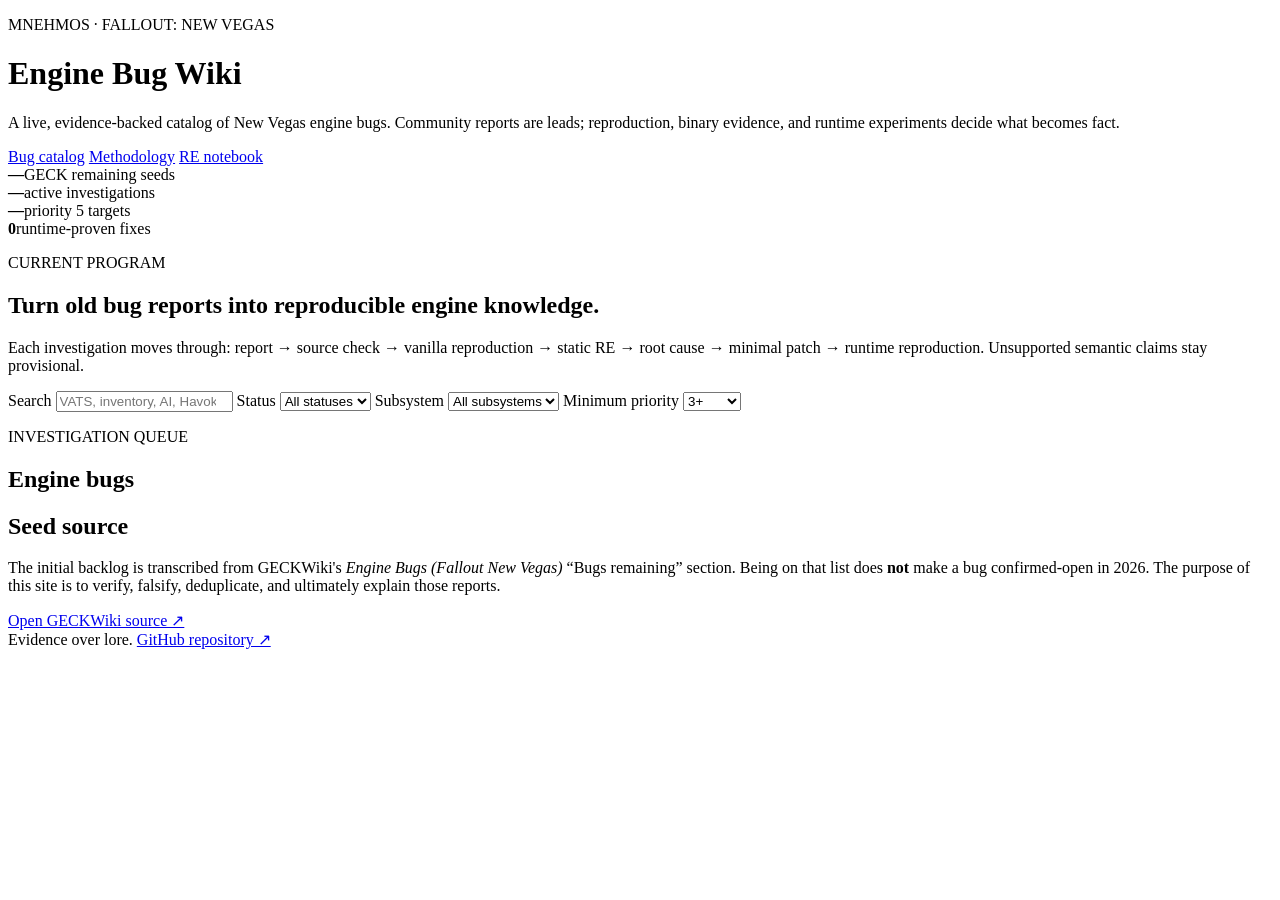
==== docs/index.html @ 97e005d8 "feat(wiki): add engine bug research homepage" ====
<!doctype html>
<html lang="en">
<head>
  <meta charset="utf-8">
  <meta name="viewport" content="width=device-width,initial-scale=1">
  <meta name="description" content="Evidence-backed Fallout: New Vegas engine bug research and reverse-engineering wiki.">
  <title>FNV Engine Bug Wiki</title>
  <link rel="stylesheet" href="wiki.css">
</head>
<body>
  <header class="site-header">
    <div>
      <p class="eyebrow">MNEHMOS · FALLOUT: NEW VEGAS</p>
      <h1>Engine Bug Wiki</h1>
      <p class="lede">A live, evidence-backed catalog of New Vegas engine bugs. Community reports are leads; reproduction, binary evidence, and runtime experiments decide what becomes fact.</p>
    </div>
    <nav>
      <a class="active" href="index.html">Bug catalog</a>
      <a href="methodology.html">Methodology</a>
      <a href="../research/re/hypotheses/H1-encounter-spawn-resolution.md">RE notebook</a>
    </nav>
  </header>

  <main>
    <section class="stats" aria-label="catalog statistics">
      <div class="stat"><strong id="total-count">—</strong><span>GECK remaining seeds</span></div>
      <div class="stat"><strong id="active-count">—</strong><span>active investigations</span></div>
      <div class="stat"><strong id="high-count">—</strong><span>priority 5 targets</span></div>
      <div class="stat"><strong>0</strong><span>runtime-proven fixes</span></div>
    </section>

    <section class="callout">
      <div>
        <p class="eyebrow">CURRENT PROGRAM</p>
        <h2>Turn old bug reports into reproducible engine knowledge.</h2>
      </div>
      <p>Each investigation moves through: report → source check → vanilla reproduction → static RE → root cause → minimal patch → runtime reproduction. Unsupported semantic claims stay provisional.</p>
    </section>

    <section class="controls" aria-label="filters">
      <label>
        <span>Search</span>
        <input id="search" type="search" placeholder="VATS, inventory, AI, Havok…">
      </label>
      <label>
        <span>Status</span>
        <select id="status-filter"><option value="all">All statuses</option></select>
      </label>
      <label>
        <span>Subsystem</span>
        <select id="system-filter"><option value="all">All subsystems</option></select>
      </label>
      <label>
        <span>Minimum priority</span>
        <select id="priority-filter">
          <option value="1">1+</option><option value="2">2+</option><option value="3" selected>3+</option><option value="4">4+</option><option value="5">5 only</option>
        </select>
      </label>
    </section>

    <section class="section-heading">
      <div><p class="eyebrow">INVESTIGATION QUEUE</p><h2>Engine bugs</h2></div>
      <p id="visible-count"></p>
    </section>
    <div id="bug-grid" class="bug-grid" aria-live="polite"></div>

    <section class="source-note">
      <h2>Seed source</h2>
      <p>The initial backlog is transcribed from GECKWiki's <em>Engine Bugs (Fallout New Vegas)</em> “Bugs remaining” section. Being on that list does <strong>not</strong> make a bug confirmed-open in 2026. The purpose of this site is to verify, falsify, deduplicate, and ultimately explain those reports.</p>
      <a href="https://geckwiki.com/index.php?title=Engine_Bugs_%28Fallout_New_Vegas%29">Open GECKWiki source ↗</a>
    </section>
  </main>

  <footer>
    <span>Evidence over lore.</span>
    <a href="https://github.com/Mnehmos/fallout-new-vegas-modding">GitHub repository ↗</a>
  </footer>
  <script src="wiki.js"></script>
</body>
</html>
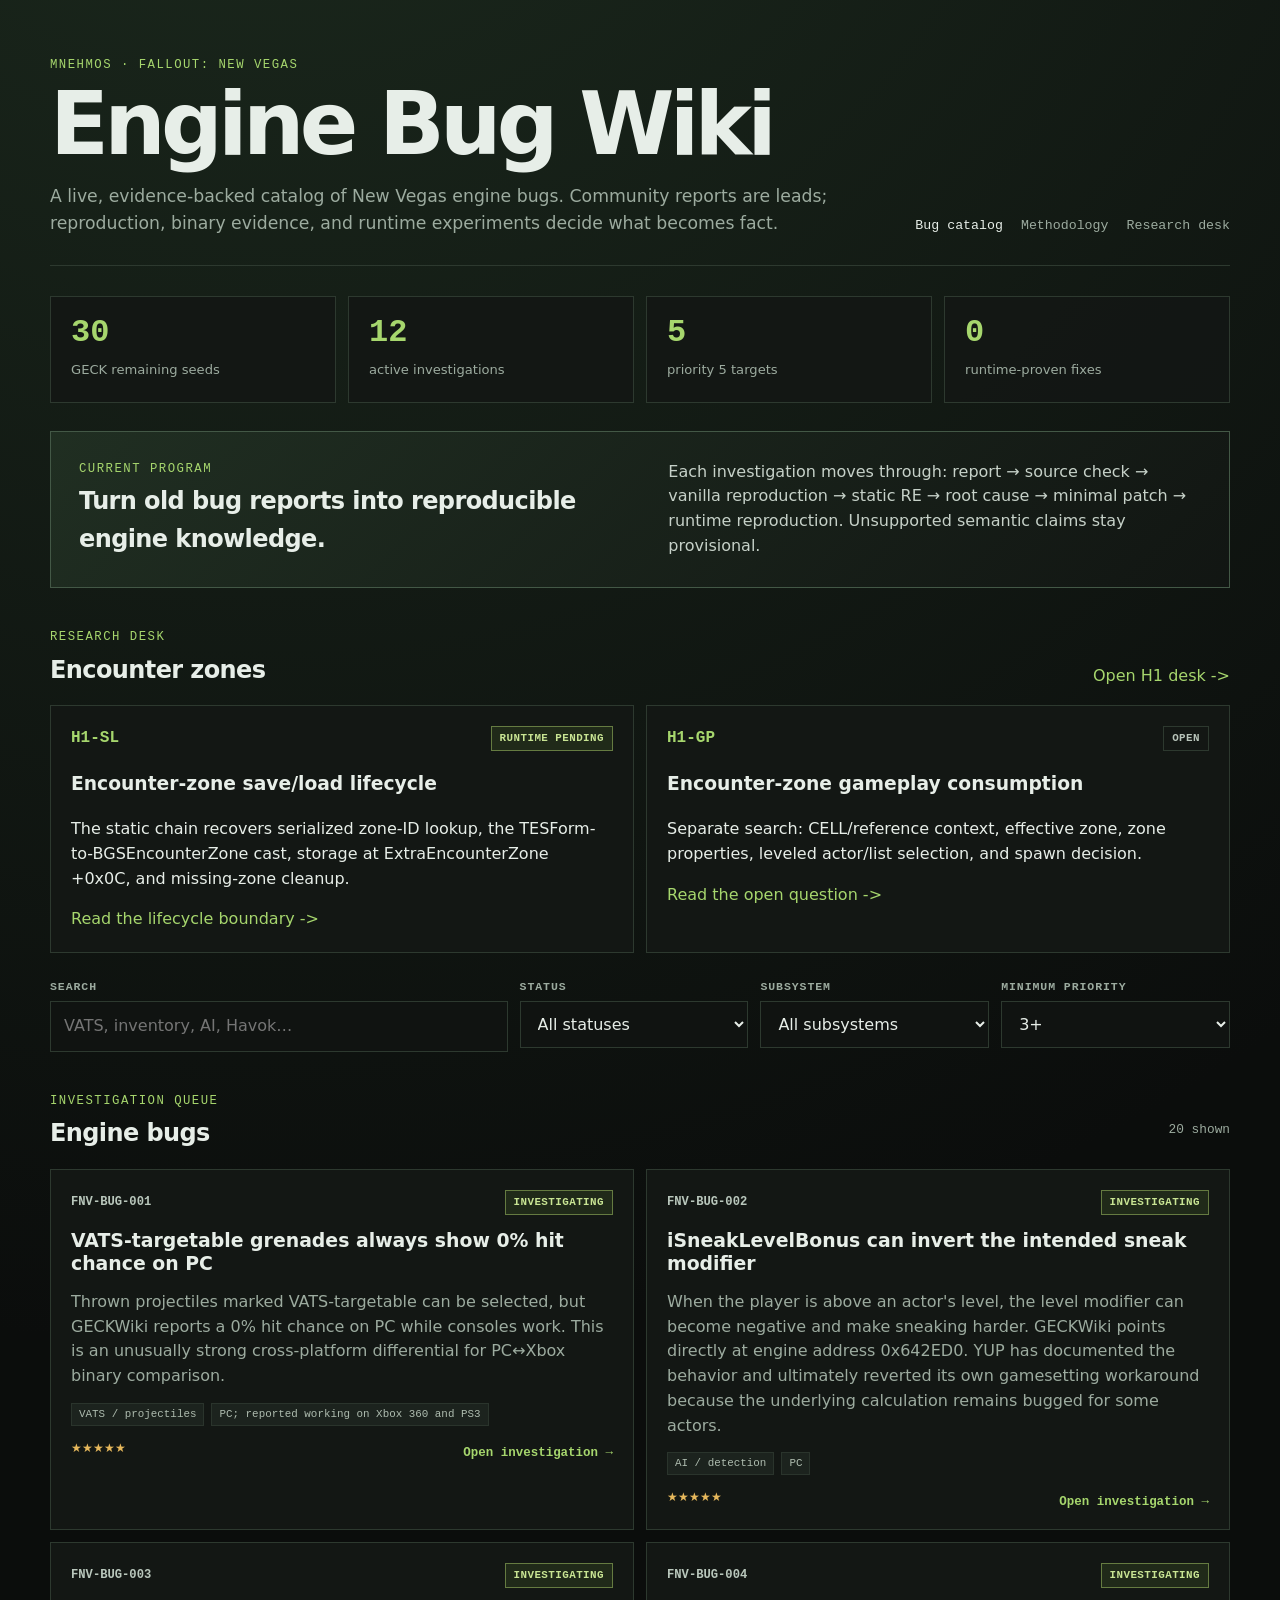
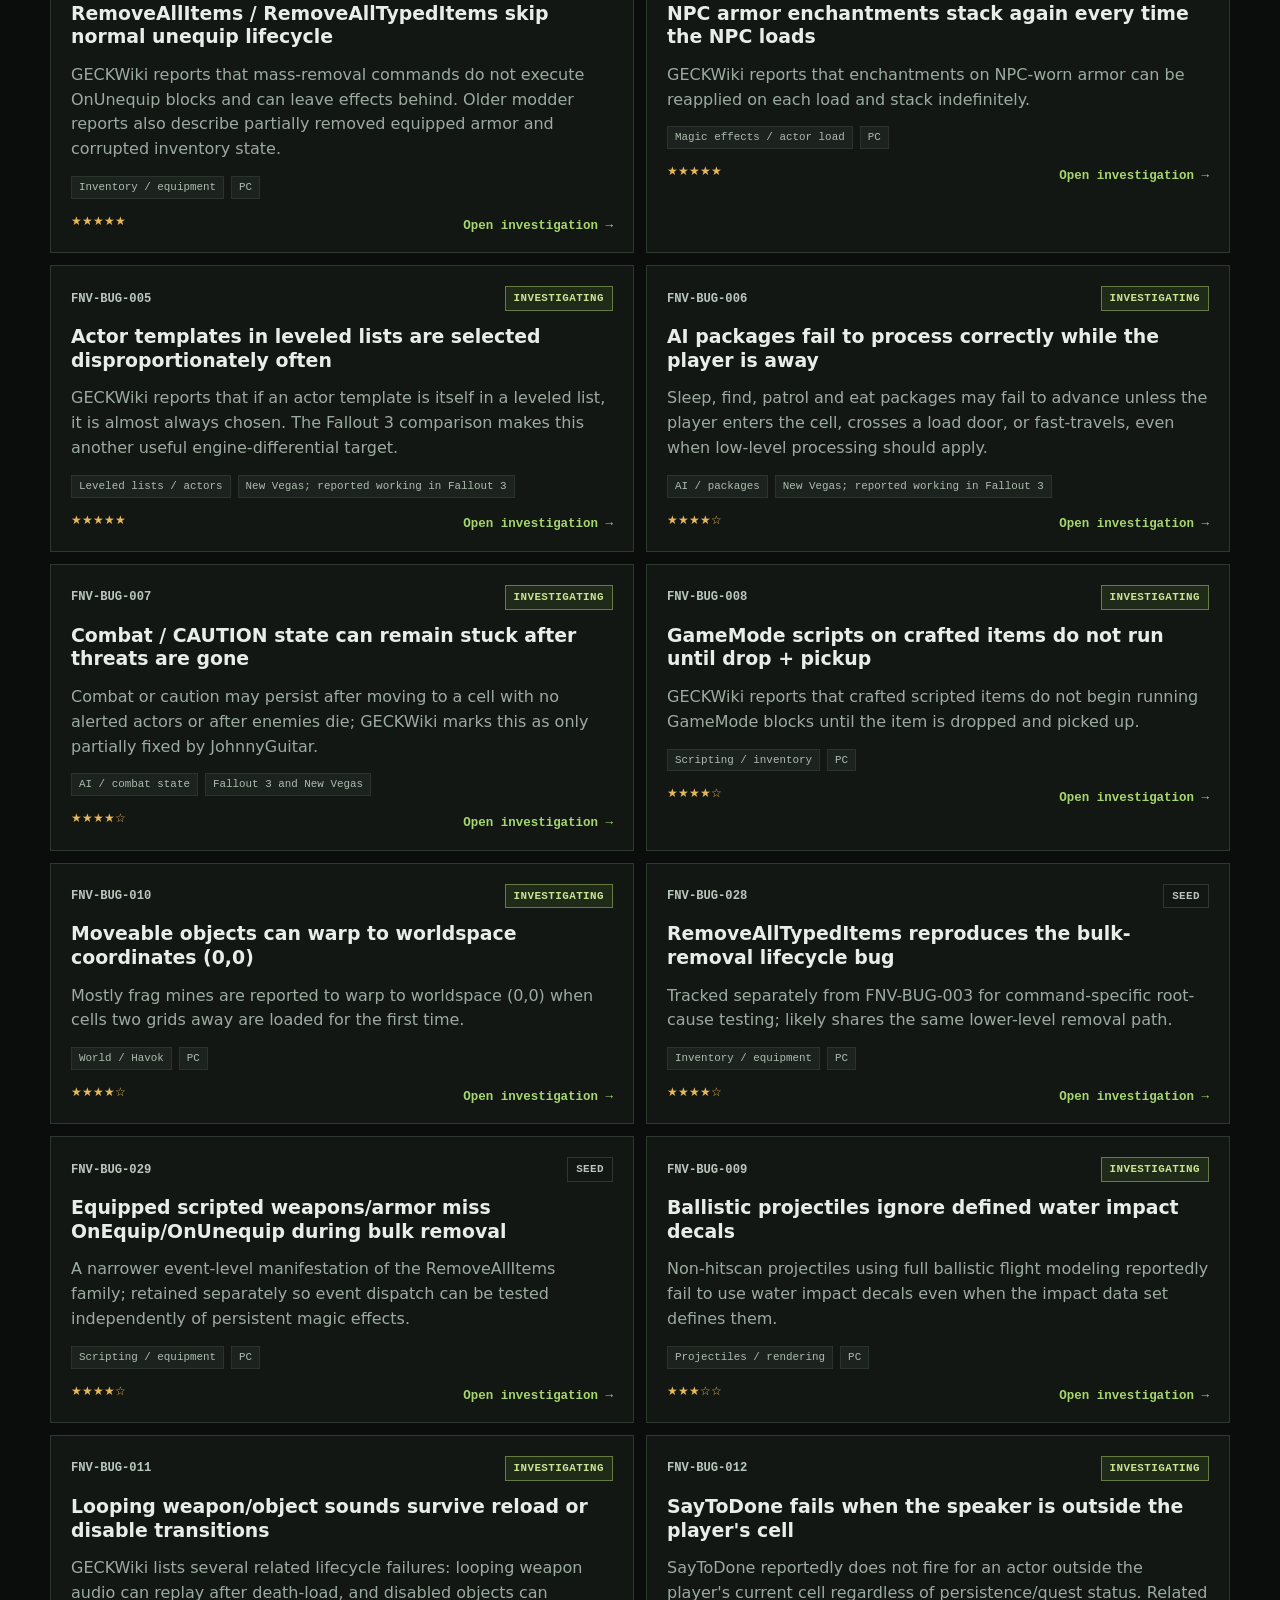
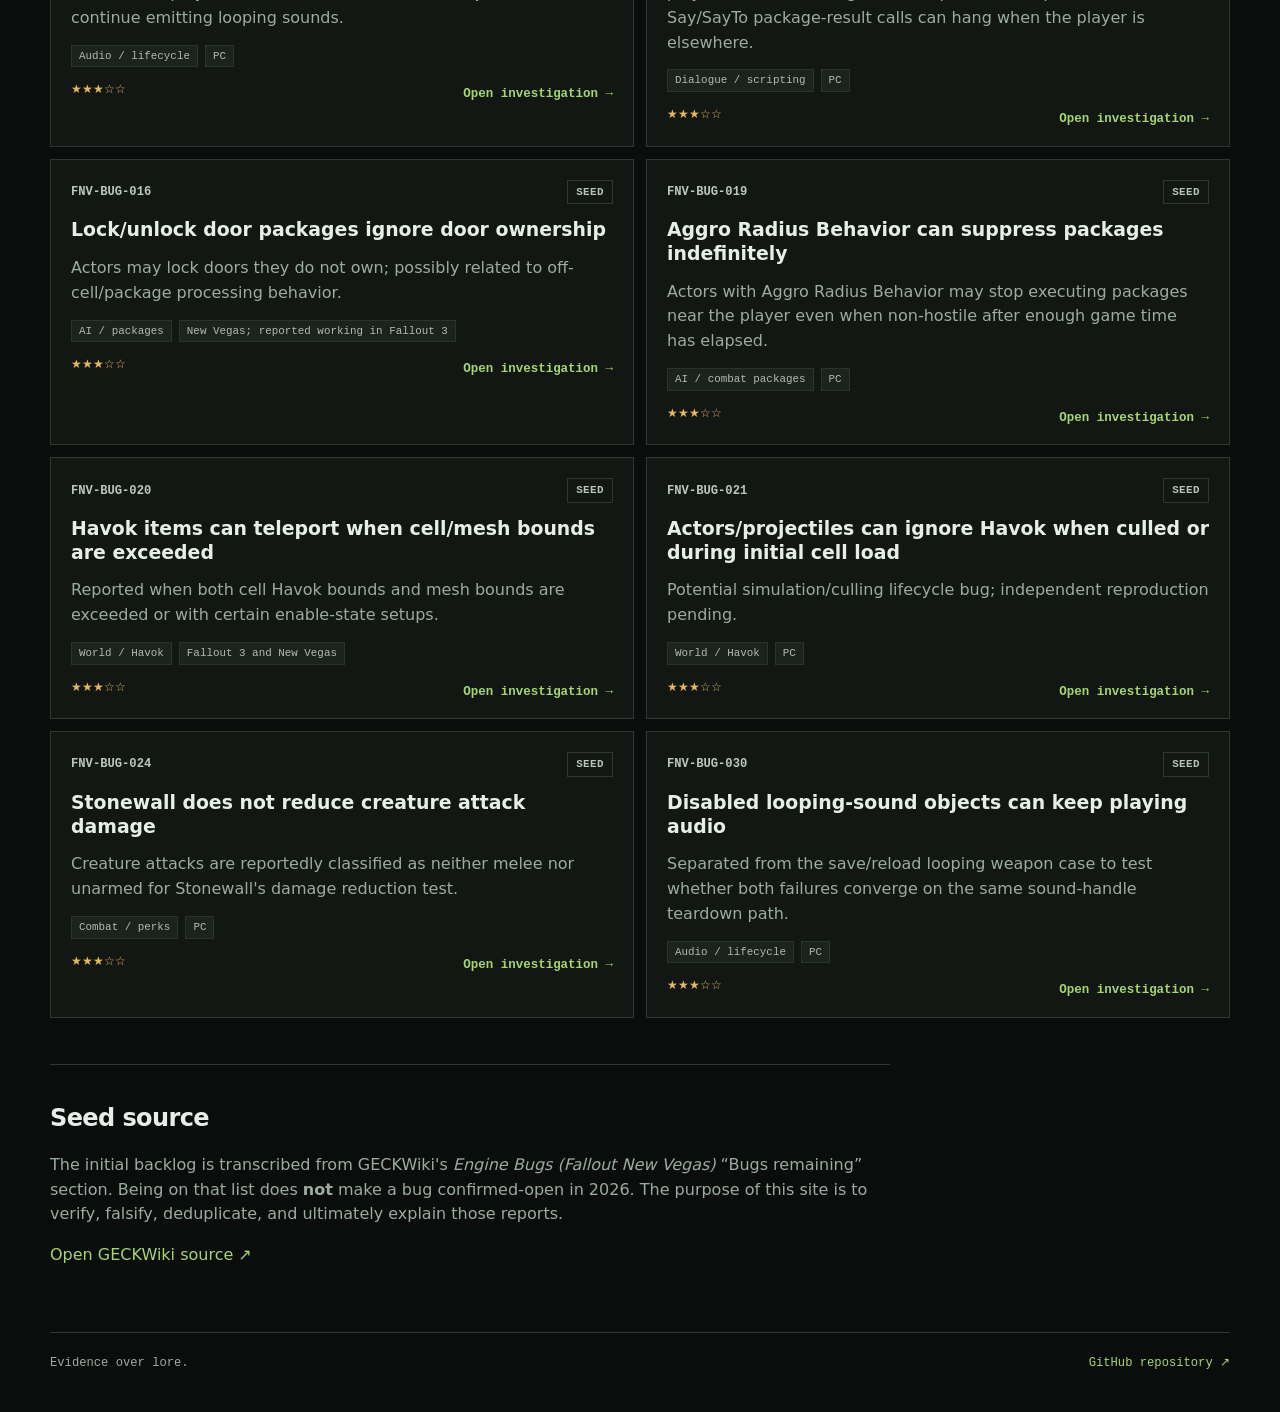
==== commit bb7e4910: "docs: publish encounter-zone research desk" ====
--- a/docs/index.html
+++ b/docs/index.html
@@ -17,7 +17,7 @@
     <nav>
       <a class="active" href="index.html">Bug catalog</a>
       <a href="methodology.html">Methodology</a>
-      <a href="../research/re/hypotheses/H1-encounter-spawn-resolution.md">RE notebook</a>
+      <a href="research.html">Research desk</a>
     </nav>
   </header>
 
@@ -36,6 +36,25 @@
       </div>
       <p>Each investigation moves through: report → source check → vanilla reproduction → static RE → root cause → minimal patch → runtime reproduction. Unsupported semantic claims stay provisional.</p>
     </section>
+
+    <section class="section-heading">
+      <div><p class="eyebrow">RESEARCH DESK</p><h2>Encounter zones</h2></div>
+      <a href="research.html">Open H1 desk -&gt;</a>
+    </section>
+    <div class="research-grid">
+      <article class="method-card">
+        <div class="bug-top"><strong>H1-SL</strong><span class="badge active">Runtime pending</span></div>
+        <h3>Encounter-zone save/load lifecycle</h3>
+        <p>The static chain recovers serialized zone-ID lookup, the TESForm-to-BGSEncounterZone cast, storage at ExtraEncounterZone +0x0C, and missing-zone cleanup.</p>
+        <a class="more" href="research.html#h1-sl">Read the lifecycle boundary -&gt;</a>
+      </article>
+      <article class="method-card">
+        <div class="bug-top"><strong>H1-GP</strong><span class="badge seed">Open</span></div>
+        <h3>Encounter-zone gameplay consumption</h3>
+        <p>Separate search: CELL/reference context, effective zone, zone properties, leveled actor/list selection, and spawn decision.</p>
+        <a class="more" href="research.html#h1-gp">Read the open question -&gt;</a>
+      </article>
+    </div>
 
     <section class="controls" aria-label="filters">
       <label>
--- a/docs/wiki.css
+++ b/docs/wiki.css
@@ -0,0 +1,2 @@
+:root{--bg:#0b0d0c;--panel:#131714;--panel2:#191f1a;--line:#2d392f;--text:#e7eee8;--muted:#9cab9f;--green:#a6d66d;--amber:#e6b85c;--red:#e27768;--blue:#79b8d8;--mono:ui-monospace,SFMono-Regular,Consolas,"Liberation Mono",monospace;--sans:Inter,ui-sans-serif,system-ui,-apple-system,BlinkMacSystemFont,"Segoe UI",sans-serif}*{box-sizing:border-box}html{background:var(--bg);color:var(--text)}body{margin:0;font-family:var(--sans);line-height:1.55;background:radial-gradient(circle at 20% -10%,#1d2c1f 0,transparent 35%),var(--bg)}a{color:var(--green);text-decoration:none}a:hover{text-decoration:underline}.site-header,main,footer{width:min(1180px,calc(100% - 36px));margin:auto}.site-header{padding:56px 0 28px;display:grid;grid-template-columns:minmax(0,1fr) auto;gap:32px;align-items:end;border-bottom:1px solid var(--line)}.site-header h1{font-size:clamp(2.4rem,7vw,5.4rem);line-height:.95;margin:8px 0 18px;letter-spacing:-.055em}.lede{max-width:800px;color:var(--muted);font-size:1.08rem;margin:0}.eyebrow{font-family:var(--mono);font-size:.77rem;letter-spacing:.12em;color:var(--green);margin:0;text-transform:uppercase}.site-header nav{display:flex;gap:18px;flex-wrap:wrap;font-family:var(--mono);font-size:.83rem}.site-header nav a{color:var(--muted)}.site-header nav a.active{color:var(--text)}main{padding:30px 0 64px}.stats{display:grid;grid-template-columns:repeat(4,1fr);gap:12px}.stat{border:1px solid var(--line);background:rgba(19,23,20,.86);padding:20px}.stat strong{font:700 2rem/1 var(--mono);display:block;color:var(--green);margin-bottom:8px}.stat span{font-size:.82rem;color:var(--muted)}.callout{margin:28px 0;display:grid;grid-template-columns:1.05fr 1fr;gap:30px;padding:28px;border:1px solid #435846;background:linear-gradient(135deg,rgba(35,51,37,.8),rgba(18,22,19,.9))}.callout h2,.section-heading h2,.source-note h2{margin:.3rem 0 0;letter-spacing:-.025em}.callout p:last-child{margin:0;color:#c6d1c8}.controls{display:grid;grid-template-columns:2fr 1fr 1fr 1fr;gap:12px;margin:28px 0}.controls label span{display:block;font:600 .72rem/1 var(--mono);letter-spacing:.08em;text-transform:uppercase;color:var(--muted);margin:0 0 8px}.controls input,.controls select{width:100%;border:1px solid var(--line);background:#101311;color:var(--text);padding:12px 13px;font:inherit;outline:none}.controls input:focus,.controls select:focus{border-color:var(--green)}.section-heading{display:flex;justify-content:space-between;align-items:end;margin:40px 0 16px}.section-heading p:last-child{color:var(--muted);font-family:var(--mono);font-size:.8rem}.bug-grid{display:grid;grid-template-columns:repeat(2,minmax(0,1fr));gap:12px}.bug-card{border:1px solid var(--line);background:var(--panel);padding:20px;display:flex;flex-direction:column;gap:14px;transition:border-color .15s ease,transform .15s ease}.bug-card:hover{border-color:#526d56;transform:translateY(-1px)}.bug-card h3{font-size:1.18rem;line-height:1.25;margin:0}.bug-card p{margin:0;color:var(--muted)}.bug-top,.bug-meta{display:flex;justify-content:space-between;gap:10px;align-items:center}.bug-id{font:600 .76rem/1 var(--mono);color:#b9c7bc}.badge{font:600 .68rem/1 var(--mono);padding:6px 8px;border:1px solid var(--line);text-transform:uppercase;letter-spacing:.04em}.badge.active{border-color:#657b41;color:#c8e493;background:#202a19}.badge.seed{color:#b8c4ba}.badge.partial{border-color:#76643f;color:#efd08a}.priority{font-family:var(--mono);font-size:.78rem;color:var(--amber)}.tags{display:flex;gap:7px;flex-wrap:wrap}.tag{font:500 .68rem/1 var(--mono);color:#aebcaf;background:#1c231e;border:1px solid #2a342c;padding:5px 7px}.bug-card .more{margin-top:auto;font:600 .78rem/1 var(--mono)}.source-note{margin-top:46px;border-top:1px solid var(--line);padding-top:30px;max-width:840px}.source-note p{color:var(--muted)}footer{border-top:1px solid var(--line);padding:22px 0 40px;display:flex;justify-content:space-between;color:var(--muted);font:500 .76rem/1.4 var(--mono)}.detail-shell{display:grid;grid-template-columns:minmax(0,1fr) 280px;gap:32px}.detail h2{margin-top:34px}.detail p,.detail li{color:#c6d0c8}.detail code{font-family:var(--mono);background:#191f1a;padding:2px 5px}.evidence-list{padding:0;list-style:none}.evidence-list li{border-left:2px solid var(--line);padding:8px 0 8px 14px;margin:8px 0}.sidebox{position:sticky;top:20px;align-self:start;border:1px solid var(--line);padding:18px;background:var(--panel)}.sidebox dl{margin:0}.sidebox dt{font:600 .68rem var(--mono);text-transform:uppercase;color:var(--muted);margin-top:14px}.sidebox dd{margin:3px 0 0}.method-grid{display:grid;grid-template-columns:repeat(3,1fr);gap:12px}.method-card{border:1px solid var(--line);background:var(--panel);padding:20px}.method-card strong{font-family:var(--mono);color:var(--green)}@media(max-width:800px){.site-header{grid-template-columns:1fr}.stats{grid-template-columns:repeat(2,1fr)}.callout,.detail-shell{grid-template-columns:1fr}.controls{grid-template-columns:1fr 1fr}.bug-grid{grid-template-columns:1fr}.method-grid{grid-template-columns:1fr}.sidebox{position:static}}@media(max-width:520px){.controls{grid-template-columns:1fr}.stats{grid-template-columns:1fr 1fr}.site-header,main,footer{width:min(100% - 24px,1180px)}}
+.research-grid{display:grid;grid-template-columns:repeat(2,minmax(0,1fr));gap:12px}.research-chain{margin:20px 0;padding:18px;overflow:auto;border:1px solid var(--line);background:#0e120f;color:#c6d1c8;font:500 .78rem/1.65 var(--mono)}@media(max-width:800px){.research-grid{grid-template-columns:1fr}}
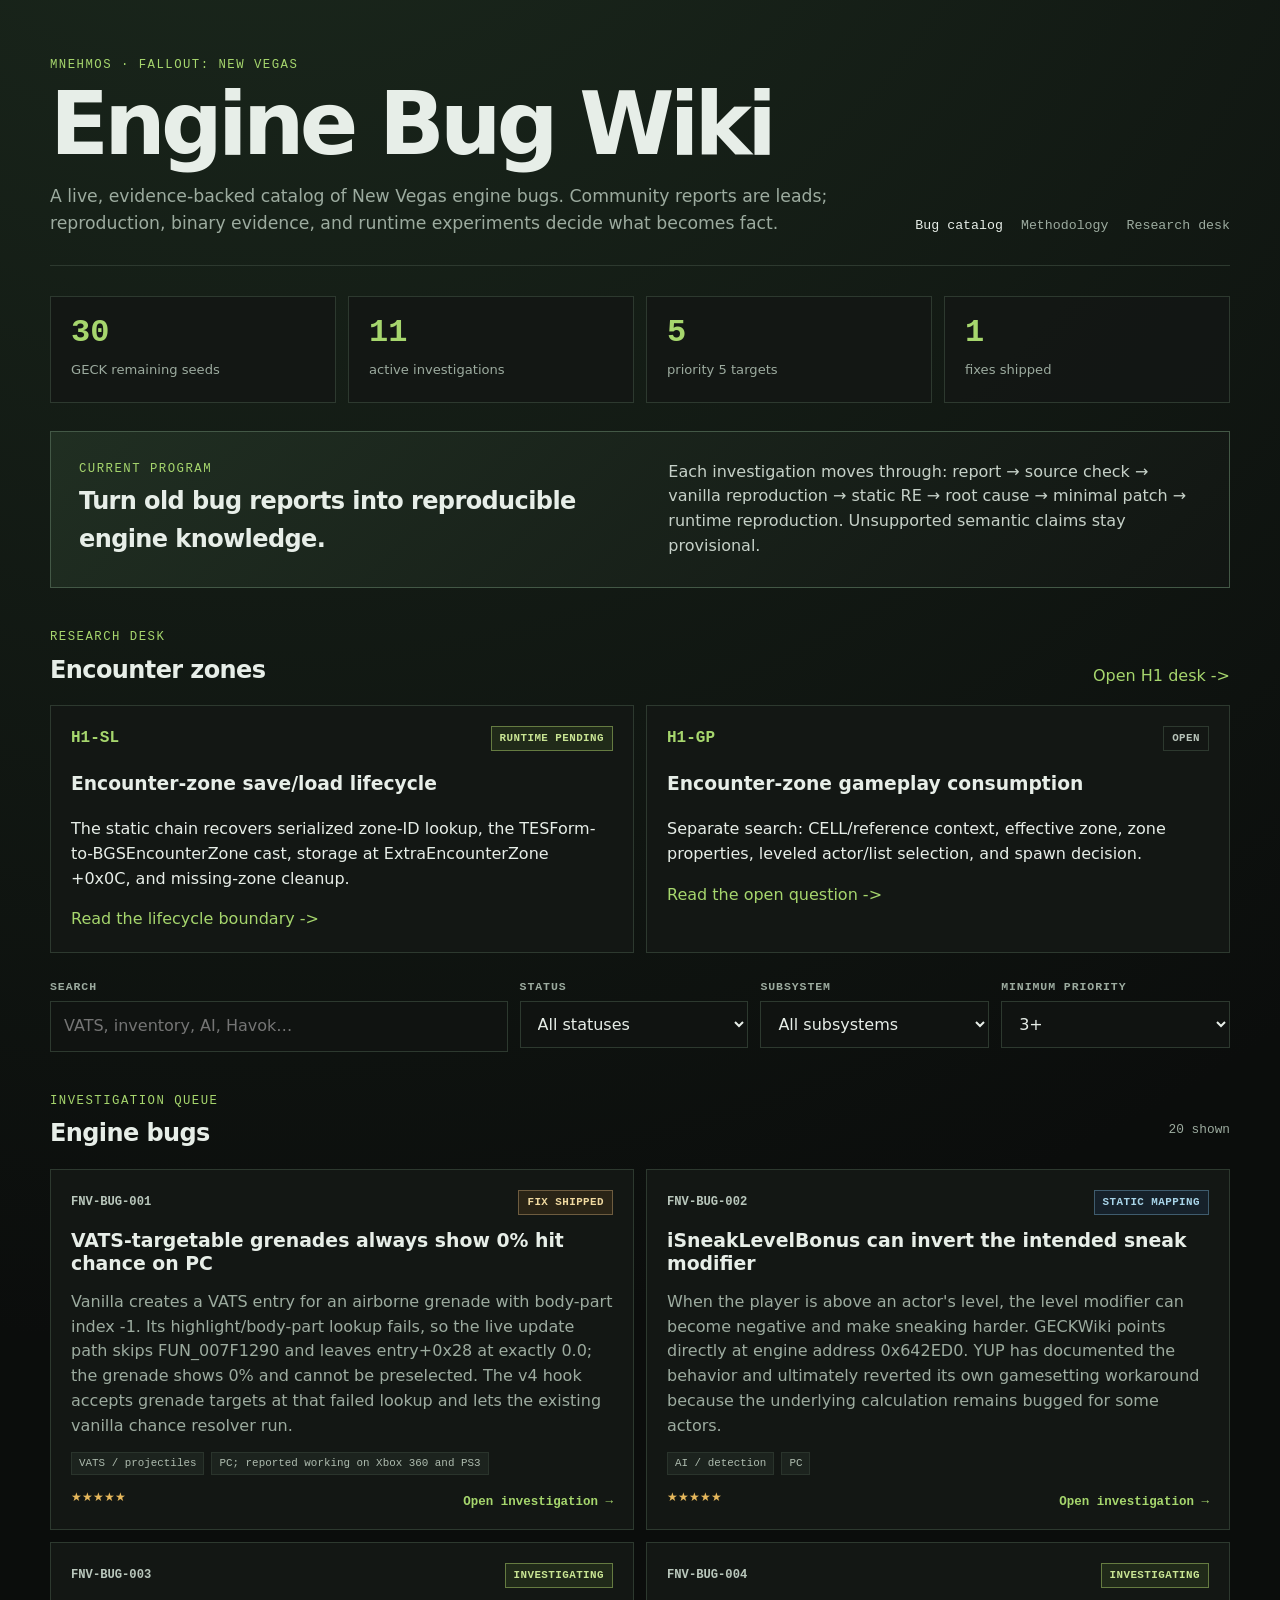
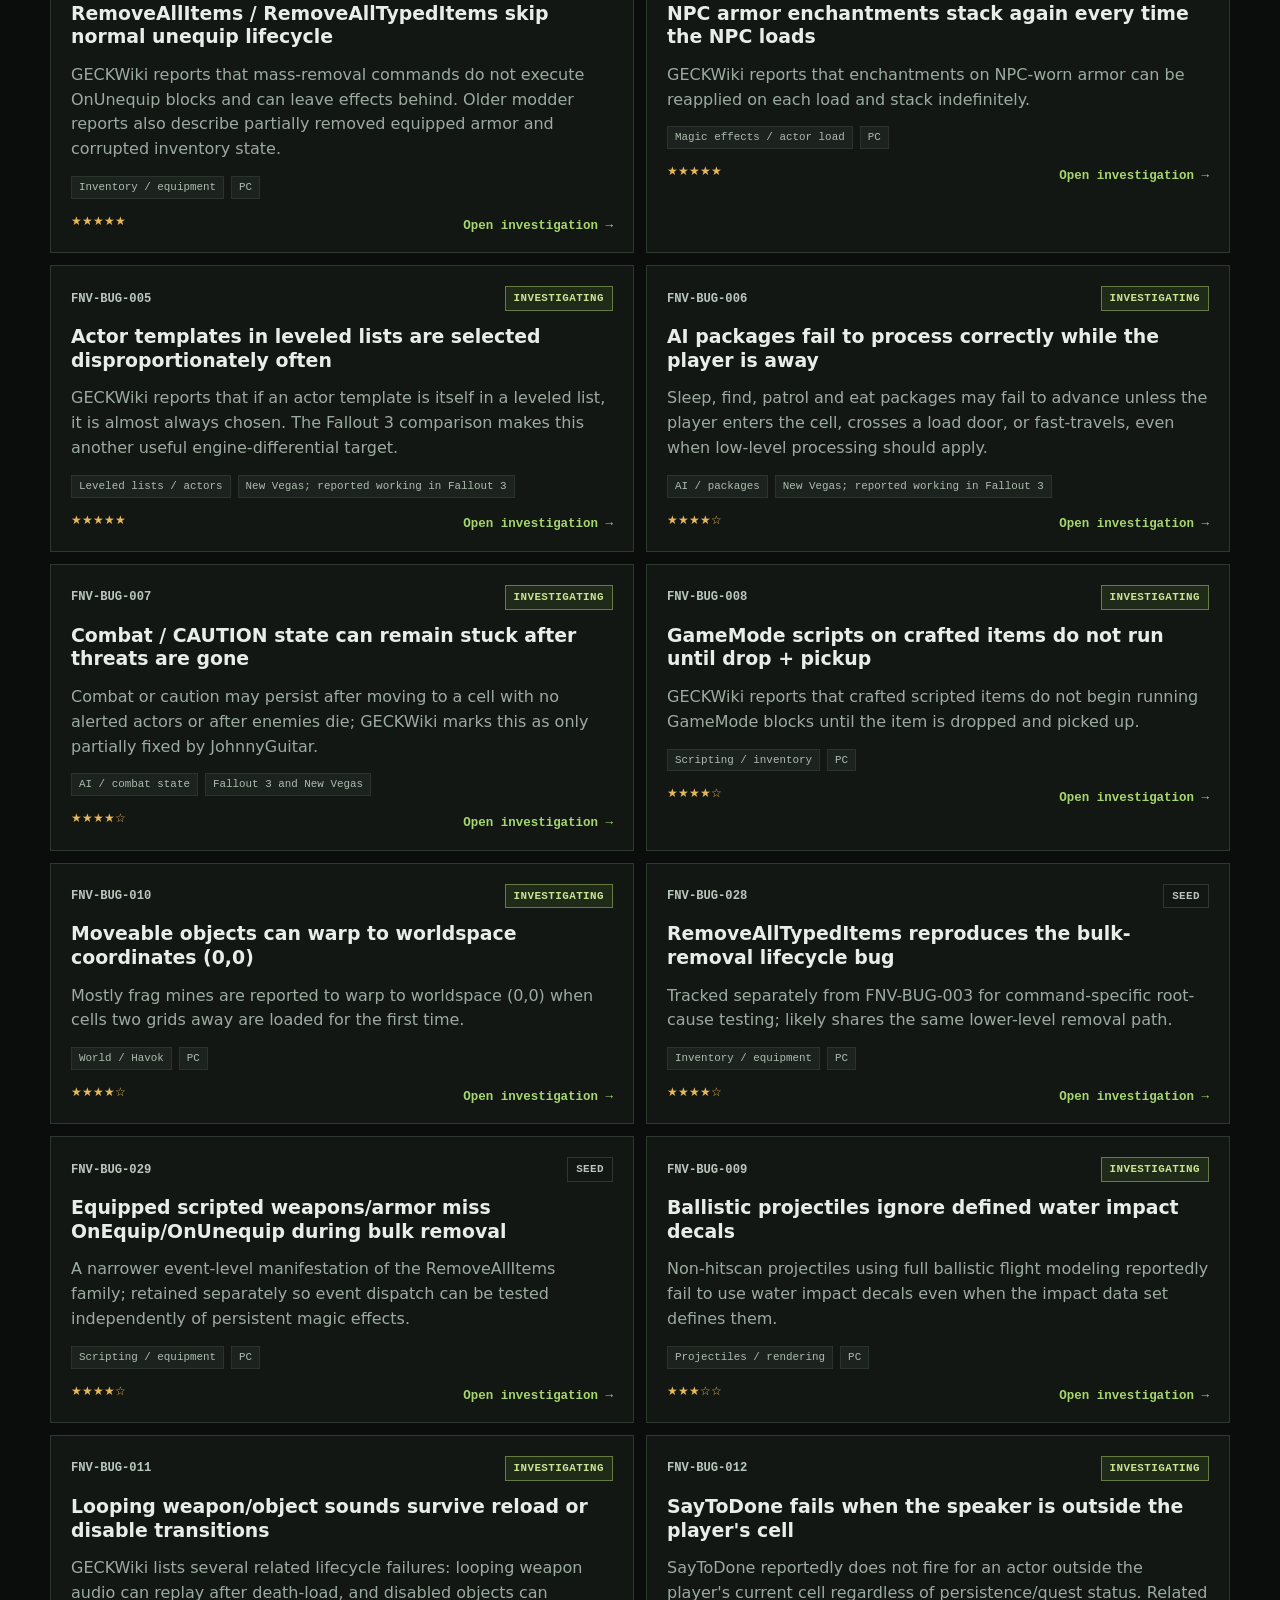
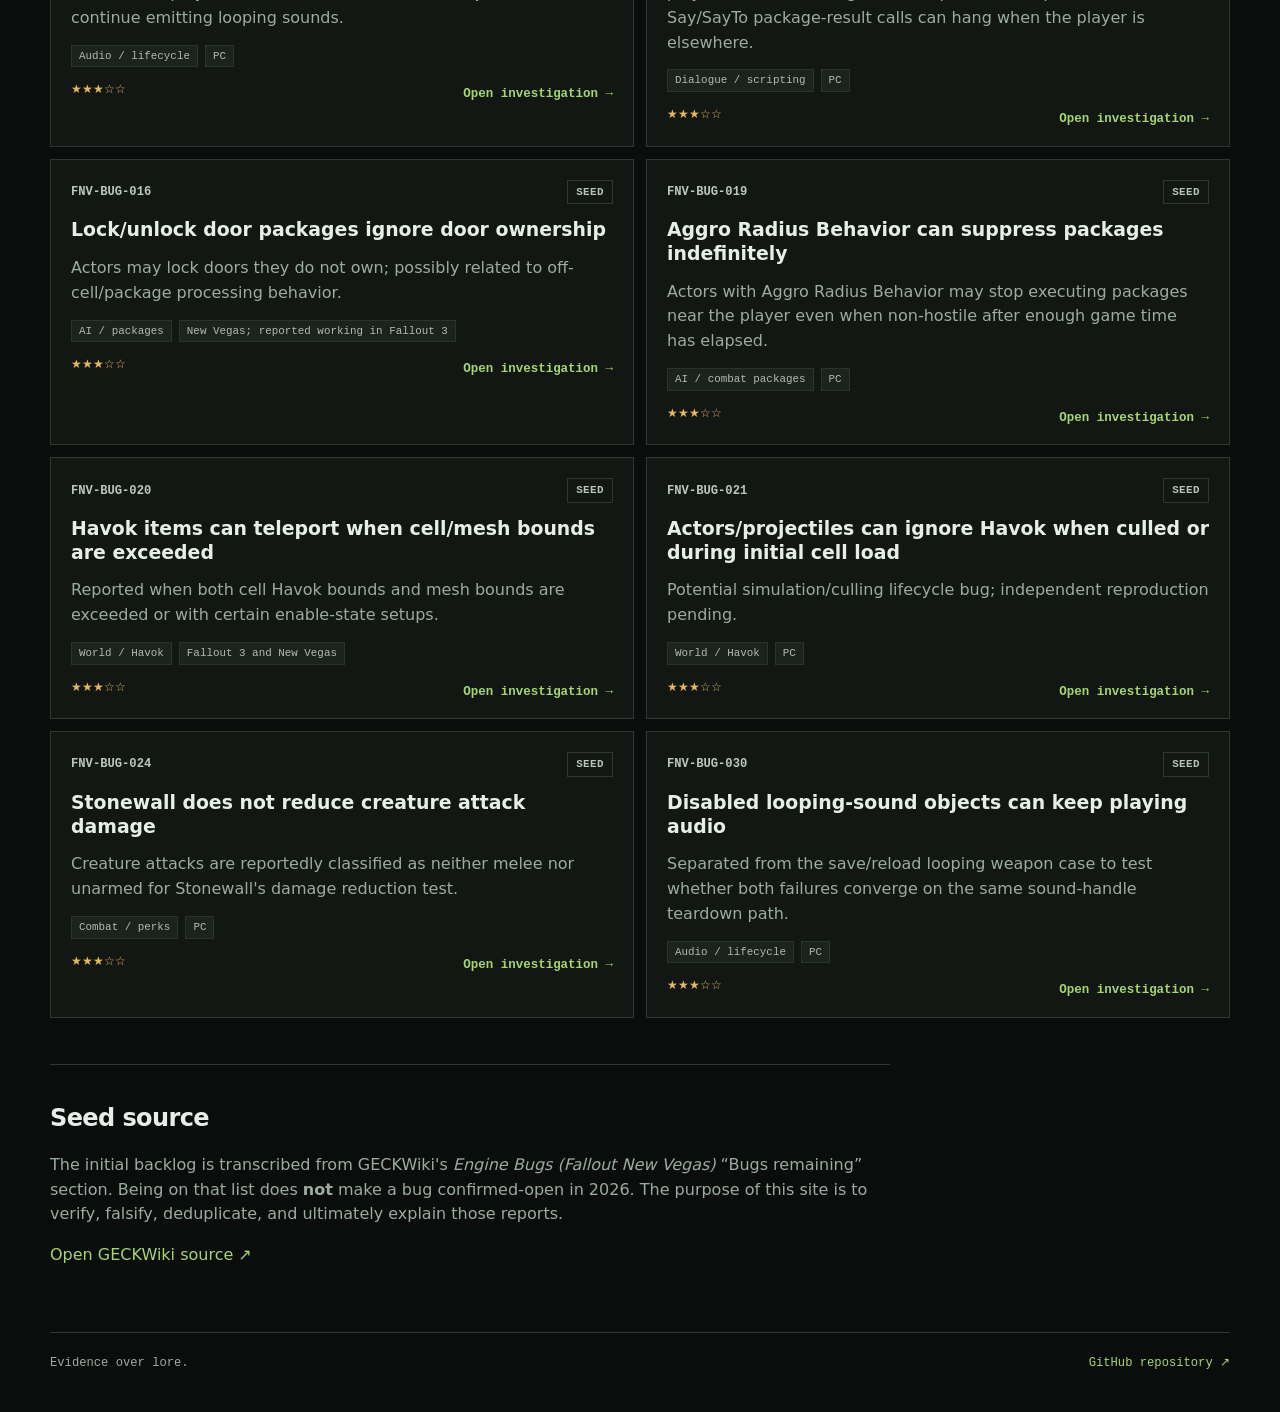
==== commit ae5bf977: "docs: site renders full investigation record; BUG-002 static mapping findings - wiki.js: machine sta" ====
--- a/docs/index.html
+++ b/docs/index.html
@@ -26,7 +26,7 @@
       <div class="stat"><strong id="total-count">—</strong><span>GECK remaining seeds</span></div>
       <div class="stat"><strong id="active-count">—</strong><span>active investigations</span></div>
       <div class="stat"><strong id="high-count">—</strong><span>priority 5 targets</span></div>
-      <div class="stat"><strong>0</strong><span>runtime-proven fixes</span></div>
+      <div class="stat"><strong id="fixed-count">—</strong><span>fixes shipped</span></div>
     </section>
 
     <section class="callout">
--- a/docs/wiki.css
+++ b/docs/wiki.css
@@ -1,2 +1,11 @@
 :root{--bg:#0b0d0c;--panel:#131714;--panel2:#191f1a;--line:#2d392f;--text:#e7eee8;--muted:#9cab9f;--green:#a6d66d;--amber:#e6b85c;--red:#e27768;--blue:#79b8d8;--mono:ui-monospace,SFMono-Regular,Consolas,"Liberation Mono",monospace;--sans:Inter,ui-sans-serif,system-ui,-apple-system,BlinkMacSystemFont,"Segoe UI",sans-serif}*{box-sizing:border-box}html{background:var(--bg);color:var(--text)}body{margin:0;font-family:var(--sans);line-height:1.55;background:radial-gradient(circle at 20% -10%,#1d2c1f 0,transparent 35%),var(--bg)}a{color:var(--green);text-decoration:none}a:hover{text-decoration:underline}.site-header,main,footer{width:min(1180px,calc(100% - 36px));margin:auto}.site-header{padding:56px 0 28px;display:grid;grid-template-columns:minmax(0,1fr) auto;gap:32px;align-items:end;border-bottom:1px solid var(--line)}.site-header h1{font-size:clamp(2.4rem,7vw,5.4rem);line-height:.95;margin:8px 0 18px;letter-spacing:-.055em}.lede{max-width:800px;color:var(--muted);font-size:1.08rem;margin:0}.eyebrow{font-family:var(--mono);font-size:.77rem;letter-spacing:.12em;color:var(--green);margin:0;text-transform:uppercase}.site-header nav{display:flex;gap:18px;flex-wrap:wrap;font-family:var(--mono);font-size:.83rem}.site-header nav a{color:var(--muted)}.site-header nav a.active{color:var(--text)}main{padding:30px 0 64px}.stats{display:grid;grid-template-columns:repeat(4,1fr);gap:12px}.stat{border:1px solid var(--line);background:rgba(19,23,20,.86);padding:20px}.stat strong{font:700 2rem/1 var(--mono);display:block;color:var(--green);margin-bottom:8px}.stat span{font-size:.82rem;color:var(--muted)}.callout{margin:28px 0;display:grid;grid-template-columns:1.05fr 1fr;gap:30px;padding:28px;border:1px solid #435846;background:linear-gradient(135deg,rgba(35,51,37,.8),rgba(18,22,19,.9))}.callout h2,.section-heading h2,.source-note h2{margin:.3rem 0 0;letter-spacing:-.025em}.callout p:last-child{margin:0;color:#c6d1c8}.controls{display:grid;grid-template-columns:2fr 1fr 1fr 1fr;gap:12px;margin:28px 0}.controls label span{display:block;font:600 .72rem/1 var(--mono);letter-spacing:.08em;text-transform:uppercase;color:var(--muted);margin:0 0 8px}.controls input,.controls select{width:100%;border:1px solid var(--line);background:#101311;color:var(--text);padding:12px 13px;font:inherit;outline:none}.controls input:focus,.controls select:focus{border-color:var(--green)}.section-heading{display:flex;justify-content:space-between;align-items:end;margin:40px 0 16px}.section-heading p:last-child{color:var(--muted);font-family:var(--mono);font-size:.8rem}.bug-grid{display:grid;grid-template-columns:repeat(2,minmax(0,1fr));gap:12px}.bug-card{border:1px solid var(--line);background:var(--panel);padding:20px;display:flex;flex-direction:column;gap:14px;transition:border-color .15s ease,transform .15s ease}.bug-card:hover{border-color:#526d56;transform:translateY(-1px)}.bug-card h3{font-size:1.18rem;line-height:1.25;margin:0}.bug-card p{margin:0;color:var(--muted)}.bug-top,.bug-meta{display:flex;justify-content:space-between;gap:10px;align-items:center}.bug-id{font:600 .76rem/1 var(--mono);color:#b9c7bc}.badge{font:600 .68rem/1 var(--mono);padding:6px 8px;border:1px solid var(--line);text-transform:uppercase;letter-spacing:.04em}.badge.active{border-color:#657b41;color:#c8e493;background:#202a19}.badge.seed{color:#b8c4ba}.badge.partial{border-color:#76643f;color:#efd08a}.priority{font-family:var(--mono);font-size:.78rem;color:var(--amber)}.tags{display:flex;gap:7px;flex-wrap:wrap}.tag{font:500 .68rem/1 var(--mono);color:#aebcaf;background:#1c231e;border:1px solid #2a342c;padding:5px 7px}.bug-card .more{margin-top:auto;font:600 .78rem/1 var(--mono)}.source-note{margin-top:46px;border-top:1px solid var(--line);padding-top:30px;max-width:840px}.source-note p{color:var(--muted)}footer{border-top:1px solid var(--line);padding:22px 0 40px;display:flex;justify-content:space-between;color:var(--muted);font:500 .76rem/1.4 var(--mono)}.detail-shell{display:grid;grid-template-columns:minmax(0,1fr) 280px;gap:32px}.detail h2{margin-top:34px}.detail p,.detail li{color:#c6d0c8}.detail code{font-family:var(--mono);background:#191f1a;padding:2px 5px}.evidence-list{padding:0;list-style:none}.evidence-list li{border-left:2px solid var(--line);padding:8px 0 8px 14px;margin:8px 0}.sidebox{position:sticky;top:20px;align-self:start;border:1px solid var(--line);padding:18px;background:var(--panel)}.sidebox dl{margin:0}.sidebox dt{font:600 .68rem var(--mono);text-transform:uppercase;color:var(--muted);margin-top:14px}.sidebox dd{margin:3px 0 0}.method-grid{display:grid;grid-template-columns:repeat(3,1fr);gap:12px}.method-card{border:1px solid var(--line);background:var(--panel);padding:20px}.method-card strong{font-family:var(--mono);color:var(--green)}@media(max-width:800px){.site-header{grid-template-columns:1fr}.stats{grid-template-columns:repeat(2,1fr)}.callout,.detail-shell{grid-template-columns:1fr}.controls{grid-template-columns:1fr 1fr}.bug-grid{grid-template-columns:1fr}.method-grid{grid-template-columns:1fr}.sidebox{position:static}}@media(max-width:520px){.controls{grid-template-columns:1fr}.stats{grid-template-columns:1fr 1fr}.site-header,main,footer{width:min(100% - 24px,1180px)}}
 .research-grid{display:grid;grid-template-columns:repeat(2,minmax(0,1fr));gap:12px}.research-chain{margin:20px 0;padding:18px;overflow:auto;border:1px solid var(--line);background:#0e120f;color:#c6d1c8;font:500 .78rem/1.65 var(--mono)}@media(max-width:800px){.research-grid{grid-template-columns:1fr}}
+.badge.remapped{border-color:#3f5c6e;color:#a8d4e8;background:#16212a}
+.badge.fix-shipped{border-color:#6e5c3f;color:#f0d9a0;background:#2a2416}
+.badge.verified-closed{border-color:#657b41;color:#c8e493;background:#1a2415}
+.status-note{color:var(--amber)!important;font-size:.95rem;border-left:2px solid #76643f;padding-left:12px}
+.evidence-list.trail li{border-left-color:#7a4a40}
+.src-detail{margin:6px 0 0;color:var(--muted);font-size:.92rem}
+pre.record{background:#101311;border:1px solid var(--line);padding:14px 16px;overflow-x:auto;font:500 .82rem/1.5 var(--mono);color:#c6d1c8;white-space:pre-wrap}
+details.raw{margin-top:30px;border:1px solid var(--line);padding:10px 14px;background:var(--panel)}
+details.raw summary{font:600 .76rem/1 var(--mono);letter-spacing:.06em;text-transform:uppercase;color:var(--muted);cursor:pointer}
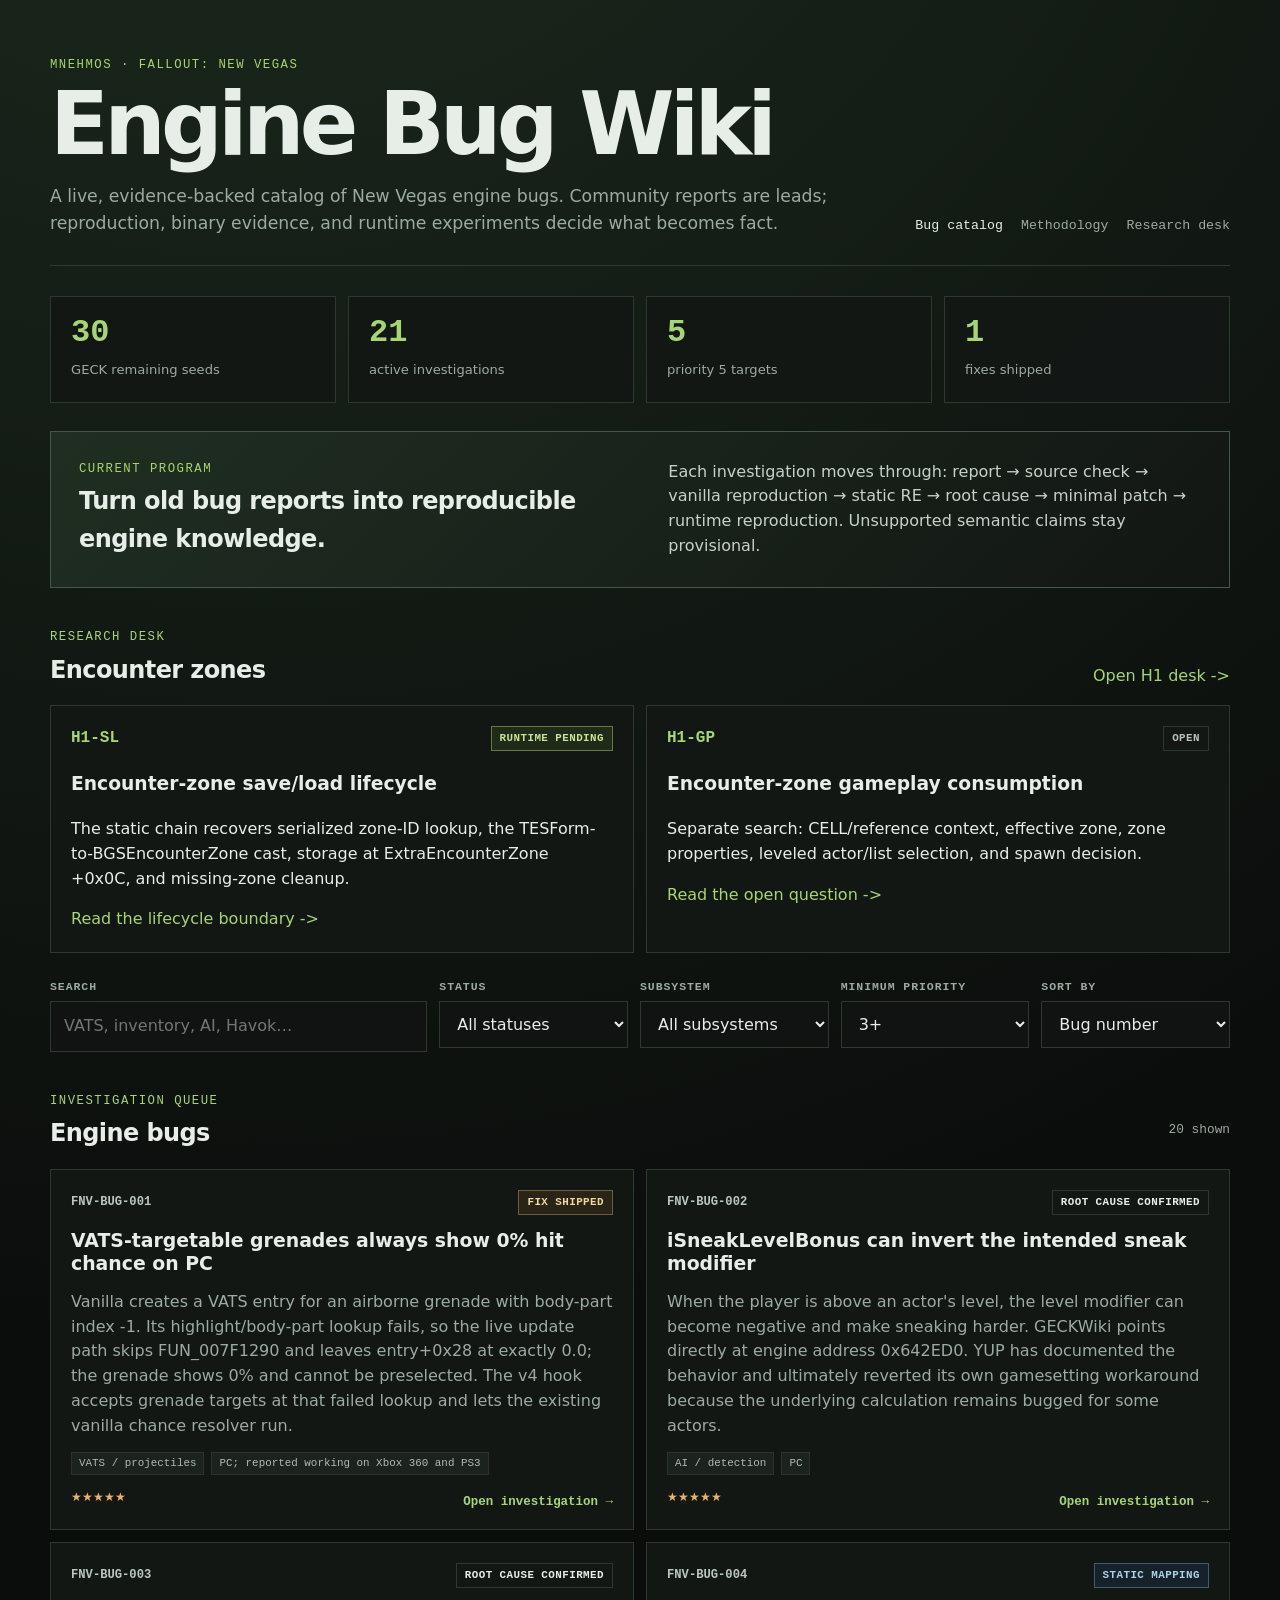
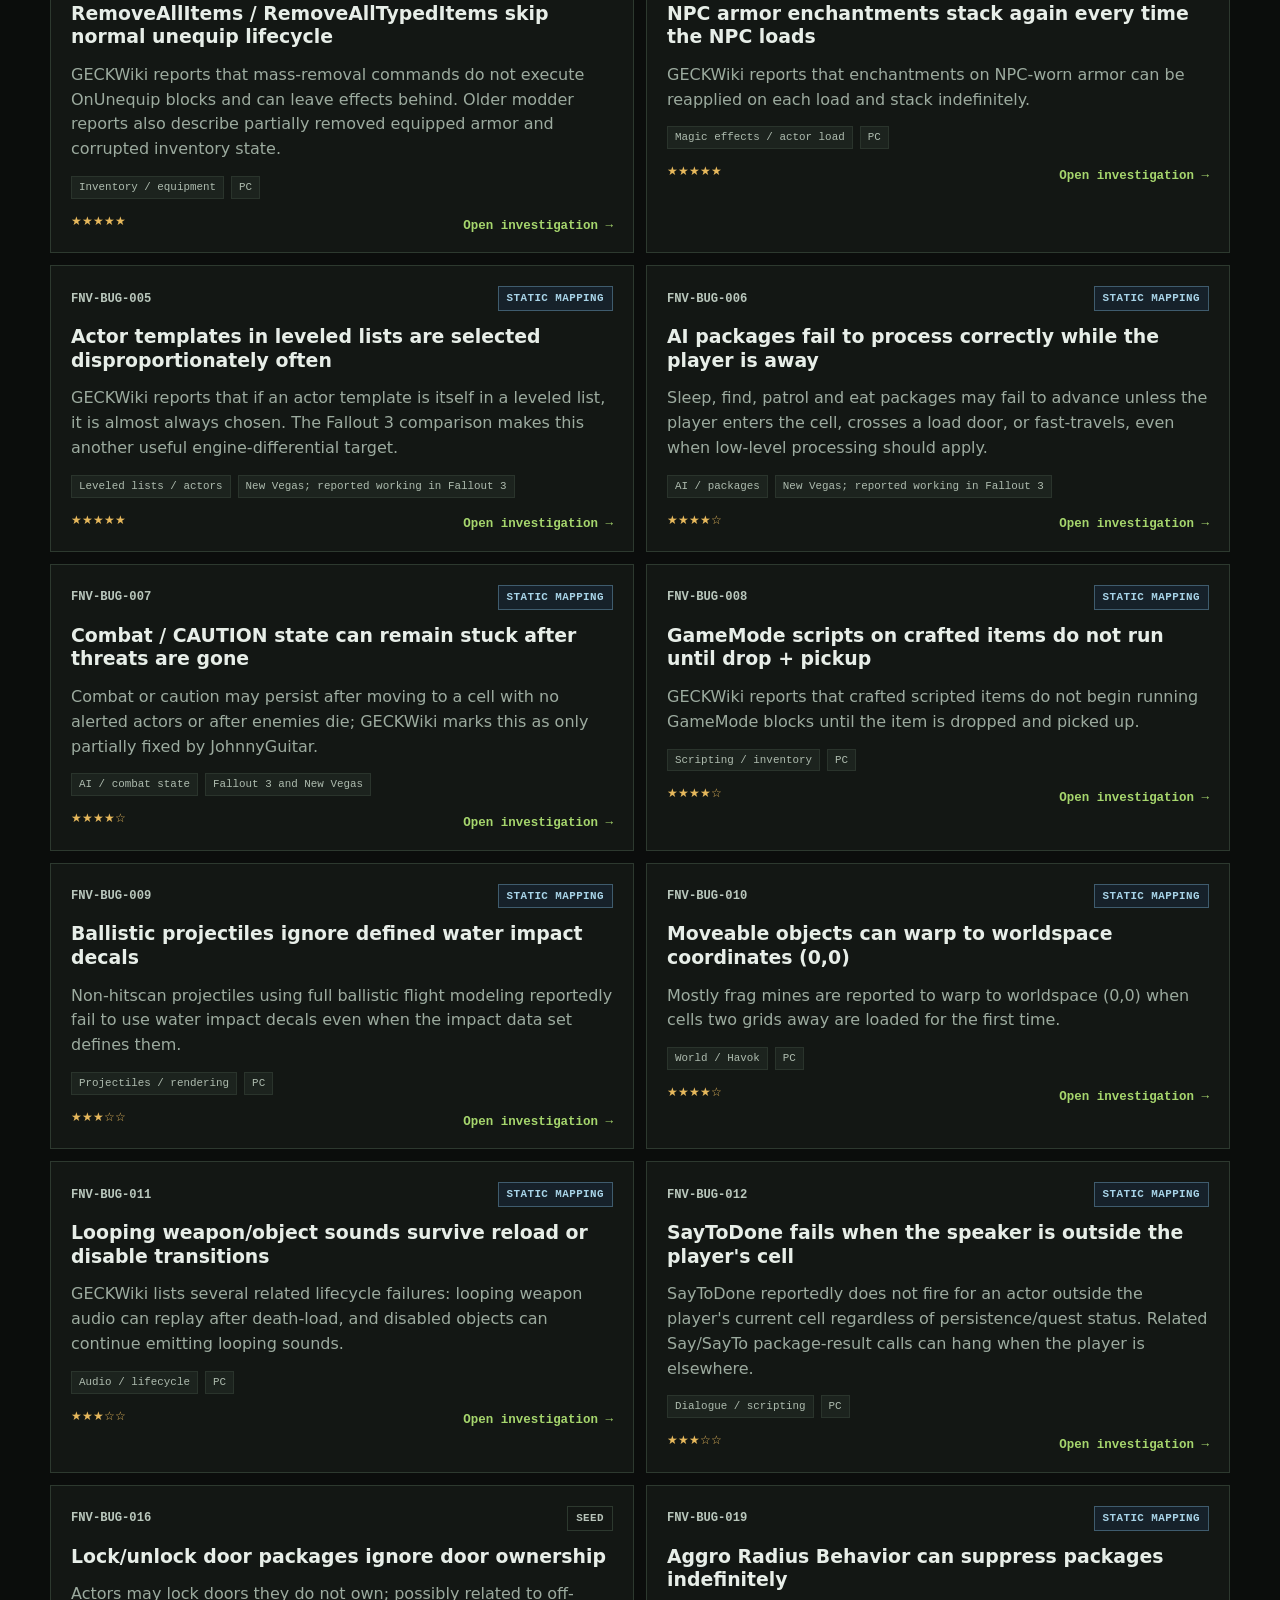
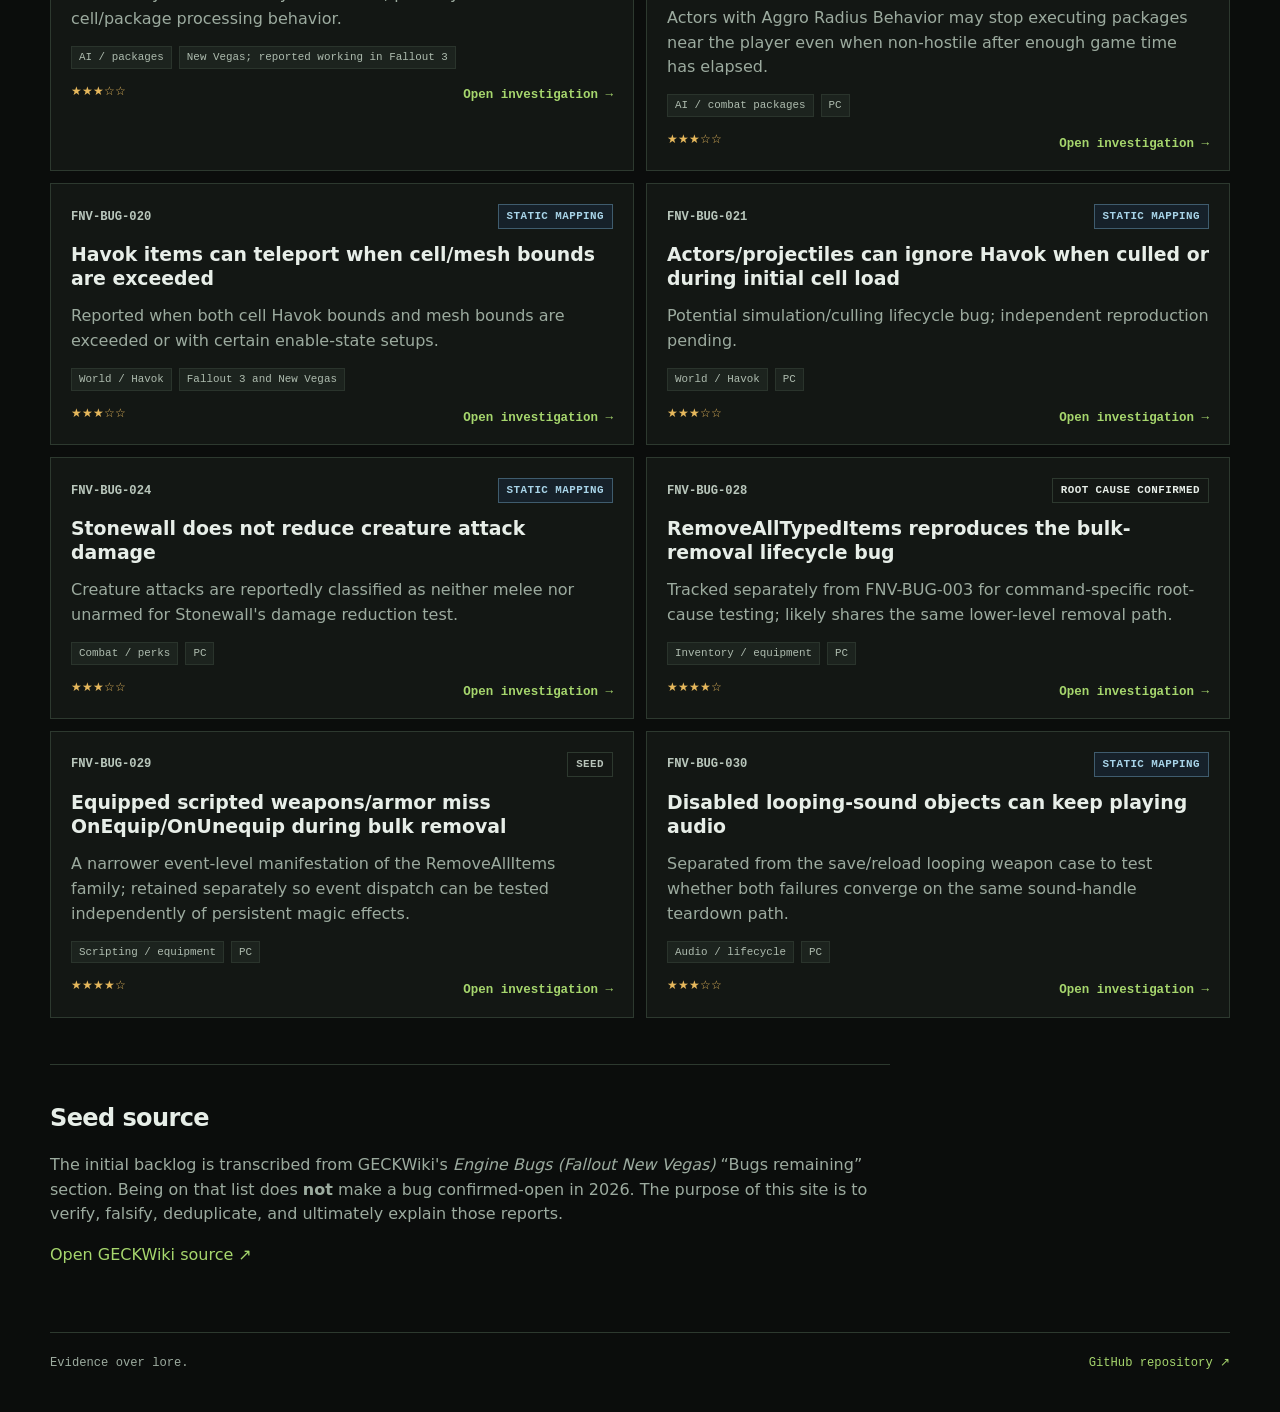
==== commit 995d424b: "site: catalog queue gains sort controls and stage-ordered status filter - Sort by: bug number (defau" ====
--- a/docs/index.html
+++ b/docs/index.html
@@ -75,6 +75,15 @@
           <option value="1">1+</option><option value="2">2+</option><option value="3" selected>3+</option><option value="4">4+</option><option value="5">5 only</option>
         </select>
       </label>
+      <label>
+        <span>Sort by</span>
+        <select id="sort-order">
+          <option value="number" selected>Bug number</option>
+          <option value="stage">Stage (shipped → seed)</option>
+          <option value="priority">Priority (high → low)</option>
+          <option value="subsystem">Subsystem</option>
+        </select>
+      </label>
     </section>
 
     <section class="section-heading">
--- a/docs/wiki.css
+++ b/docs/wiki.css
@@ -1,4 +1,4 @@
-:root{--bg:#0b0d0c;--panel:#131714;--panel2:#191f1a;--line:#2d392f;--text:#e7eee8;--muted:#9cab9f;--green:#a6d66d;--amber:#e6b85c;--red:#e27768;--blue:#79b8d8;--mono:ui-monospace,SFMono-Regular,Consolas,"Liberation Mono",monospace;--sans:Inter,ui-sans-serif,system-ui,-apple-system,BlinkMacSystemFont,"Segoe UI",sans-serif}*{box-sizing:border-box}html{background:var(--bg);color:var(--text)}body{margin:0;font-family:var(--sans);line-height:1.55;background:radial-gradient(circle at 20% -10%,#1d2c1f 0,transparent 35%),var(--bg)}a{color:var(--green);text-decoration:none}a:hover{text-decoration:underline}.site-header,main,footer{width:min(1180px,calc(100% - 36px));margin:auto}.site-header{padding:56px 0 28px;display:grid;grid-template-columns:minmax(0,1fr) auto;gap:32px;align-items:end;border-bottom:1px solid var(--line)}.site-header h1{font-size:clamp(2.4rem,7vw,5.4rem);line-height:.95;margin:8px 0 18px;letter-spacing:-.055em}.lede{max-width:800px;color:var(--muted);font-size:1.08rem;margin:0}.eyebrow{font-family:var(--mono);font-size:.77rem;letter-spacing:.12em;color:var(--green);margin:0;text-transform:uppercase}.site-header nav{display:flex;gap:18px;flex-wrap:wrap;font-family:var(--mono);font-size:.83rem}.site-header nav a{color:var(--muted)}.site-header nav a.active{color:var(--text)}main{padding:30px 0 64px}.stats{display:grid;grid-template-columns:repeat(4,1fr);gap:12px}.stat{border:1px solid var(--line);background:rgba(19,23,20,.86);padding:20px}.stat strong{font:700 2rem/1 var(--mono);display:block;color:var(--green);margin-bottom:8px}.stat span{font-size:.82rem;color:var(--muted)}.callout{margin:28px 0;display:grid;grid-template-columns:1.05fr 1fr;gap:30px;padding:28px;border:1px solid #435846;background:linear-gradient(135deg,rgba(35,51,37,.8),rgba(18,22,19,.9))}.callout h2,.section-heading h2,.source-note h2{margin:.3rem 0 0;letter-spacing:-.025em}.callout p:last-child{margin:0;color:#c6d1c8}.controls{display:grid;grid-template-columns:2fr 1fr 1fr 1fr;gap:12px;margin:28px 0}.controls label span{display:block;font:600 .72rem/1 var(--mono);letter-spacing:.08em;text-transform:uppercase;color:var(--muted);margin:0 0 8px}.controls input,.controls select{width:100%;border:1px solid var(--line);background:#101311;color:var(--text);padding:12px 13px;font:inherit;outline:none}.controls input:focus,.controls select:focus{border-color:var(--green)}.section-heading{display:flex;justify-content:space-between;align-items:end;margin:40px 0 16px}.section-heading p:last-child{color:var(--muted);font-family:var(--mono);font-size:.8rem}.bug-grid{display:grid;grid-template-columns:repeat(2,minmax(0,1fr));gap:12px}.bug-card{border:1px solid var(--line);background:var(--panel);padding:20px;display:flex;flex-direction:column;gap:14px;transition:border-color .15s ease,transform .15s ease}.bug-card:hover{border-color:#526d56;transform:translateY(-1px)}.bug-card h3{font-size:1.18rem;line-height:1.25;margin:0}.bug-card p{margin:0;color:var(--muted)}.bug-top,.bug-meta{display:flex;justify-content:space-between;gap:10px;align-items:center}.bug-id{font:600 .76rem/1 var(--mono);color:#b9c7bc}.badge{font:600 .68rem/1 var(--mono);padding:6px 8px;border:1px solid var(--line);text-transform:uppercase;letter-spacing:.04em}.badge.active{border-color:#657b41;color:#c8e493;background:#202a19}.badge.seed{color:#b8c4ba}.badge.partial{border-color:#76643f;color:#efd08a}.priority{font-family:var(--mono);font-size:.78rem;color:var(--amber)}.tags{display:flex;gap:7px;flex-wrap:wrap}.tag{font:500 .68rem/1 var(--mono);color:#aebcaf;background:#1c231e;border:1px solid #2a342c;padding:5px 7px}.bug-card .more{margin-top:auto;font:600 .78rem/1 var(--mono)}.source-note{margin-top:46px;border-top:1px solid var(--line);padding-top:30px;max-width:840px}.source-note p{color:var(--muted)}footer{border-top:1px solid var(--line);padding:22px 0 40px;display:flex;justify-content:space-between;color:var(--muted);font:500 .76rem/1.4 var(--mono)}.detail-shell{display:grid;grid-template-columns:minmax(0,1fr) 280px;gap:32px}.detail h2{margin-top:34px}.detail p,.detail li{color:#c6d0c8}.detail code{font-family:var(--mono);background:#191f1a;padding:2px 5px}.evidence-list{padding:0;list-style:none}.evidence-list li{border-left:2px solid var(--line);padding:8px 0 8px 14px;margin:8px 0}.sidebox{position:sticky;top:20px;align-self:start;border:1px solid var(--line);padding:18px;background:var(--panel)}.sidebox dl{margin:0}.sidebox dt{font:600 .68rem var(--mono);text-transform:uppercase;color:var(--muted);margin-top:14px}.sidebox dd{margin:3px 0 0}.method-grid{display:grid;grid-template-columns:repeat(3,1fr);gap:12px}.method-card{border:1px solid var(--line);background:var(--panel);padding:20px}.method-card strong{font-family:var(--mono);color:var(--green)}@media(max-width:800px){.site-header{grid-template-columns:1fr}.stats{grid-template-columns:repeat(2,1fr)}.callout,.detail-shell{grid-template-columns:1fr}.controls{grid-template-columns:1fr 1fr}.bug-grid{grid-template-columns:1fr}.method-grid{grid-template-columns:1fr}.sidebox{position:static}}@media(max-width:520px){.controls{grid-template-columns:1fr}.stats{grid-template-columns:1fr 1fr}.site-header,main,footer{width:min(100% - 24px,1180px)}}
+:root{--bg:#0b0d0c;--panel:#131714;--panel2:#191f1a;--line:#2d392f;--text:#e7eee8;--muted:#9cab9f;--green:#a6d66d;--amber:#e6b85c;--red:#e27768;--blue:#79b8d8;--mono:ui-monospace,SFMono-Regular,Consolas,"Liberation Mono",monospace;--sans:Inter,ui-sans-serif,system-ui,-apple-system,BlinkMacSystemFont,"Segoe UI",sans-serif}*{box-sizing:border-box}html{background:var(--bg);color:var(--text)}body{margin:0;font-family:var(--sans);line-height:1.55;background:radial-gradient(circle at 20% -10%,#1d2c1f 0,transparent 35%),var(--bg)}a{color:var(--green);text-decoration:none}a:hover{text-decoration:underline}.site-header,main,footer{width:min(1180px,calc(100% - 36px));margin:auto}.site-header{padding:56px 0 28px;display:grid;grid-template-columns:minmax(0,1fr) auto;gap:32px;align-items:end;border-bottom:1px solid var(--line)}.site-header h1{font-size:clamp(2.4rem,7vw,5.4rem);line-height:.95;margin:8px 0 18px;letter-spacing:-.055em}.lede{max-width:800px;color:var(--muted);font-size:1.08rem;margin:0}.eyebrow{font-family:var(--mono);font-size:.77rem;letter-spacing:.12em;color:var(--green);margin:0;text-transform:uppercase}.site-header nav{display:flex;gap:18px;flex-wrap:wrap;font-family:var(--mono);font-size:.83rem}.site-header nav a{color:var(--muted)}.site-header nav a.active{color:var(--text)}main{padding:30px 0 64px}.stats{display:grid;grid-template-columns:repeat(4,1fr);gap:12px}.stat{border:1px solid var(--line);background:rgba(19,23,20,.86);padding:20px}.stat strong{font:700 2rem/1 var(--mono);display:block;color:var(--green);margin-bottom:8px}.stat span{font-size:.82rem;color:var(--muted)}.callout{margin:28px 0;display:grid;grid-template-columns:1.05fr 1fr;gap:30px;padding:28px;border:1px solid #435846;background:linear-gradient(135deg,rgba(35,51,37,.8),rgba(18,22,19,.9))}.callout h2,.section-heading h2,.source-note h2{margin:.3rem 0 0;letter-spacing:-.025em}.callout p:last-child{margin:0;color:#c6d1c8}.controls{display:grid;grid-template-columns:2fr 1fr 1fr 1fr 1fr;gap:12px;margin:28px 0}.controls label span{display:block;font:600 .72rem/1 var(--mono);letter-spacing:.08em;text-transform:uppercase;color:var(--muted);margin:0 0 8px}.controls input,.controls select{width:100%;border:1px solid var(--line);background:#101311;color:var(--text);padding:12px 13px;font:inherit;outline:none}.controls input:focus,.controls select:focus{border-color:var(--green)}.section-heading{display:flex;justify-content:space-between;align-items:end;margin:40px 0 16px}.section-heading p:last-child{color:var(--muted);font-family:var(--mono);font-size:.8rem}.bug-grid{display:grid;grid-template-columns:repeat(2,minmax(0,1fr));gap:12px}.bug-card{border:1px solid var(--line);background:var(--panel);padding:20px;display:flex;flex-direction:column;gap:14px;transition:border-color .15s ease,transform .15s ease}.bug-card:hover{border-color:#526d56;transform:translateY(-1px)}.bug-card h3{font-size:1.18rem;line-height:1.25;margin:0}.bug-card p{margin:0;color:var(--muted)}.bug-top,.bug-meta{display:flex;justify-content:space-between;gap:10px;align-items:center}.bug-id{font:600 .76rem/1 var(--mono);color:#b9c7bc}.badge{font:600 .68rem/1 var(--mono);padding:6px 8px;border:1px solid var(--line);text-transform:uppercase;letter-spacing:.04em}.badge.active{border-color:#657b41;color:#c8e493;background:#202a19}.badge.seed{color:#b8c4ba}.badge.partial{border-color:#76643f;color:#efd08a}.priority{font-family:var(--mono);font-size:.78rem;color:var(--amber)}.tags{display:flex;gap:7px;flex-wrap:wrap}.tag{font:500 .68rem/1 var(--mono);color:#aebcaf;background:#1c231e;border:1px solid #2a342c;padding:5px 7px}.bug-card .more{margin-top:auto;font:600 .78rem/1 var(--mono)}.source-note{margin-top:46px;border-top:1px solid var(--line);padding-top:30px;max-width:840px}.source-note p{color:var(--muted)}footer{border-top:1px solid var(--line);padding:22px 0 40px;display:flex;justify-content:space-between;color:var(--muted);font:500 .76rem/1.4 var(--mono)}.detail-shell{display:grid;grid-template-columns:minmax(0,1fr) 280px;gap:32px}.detail h2{margin-top:34px}.detail p,.detail li{color:#c6d0c8}.detail code{font-family:var(--mono);background:#191f1a;padding:2px 5px}.evidence-list{padding:0;list-style:none}.evidence-list li{border-left:2px solid var(--line);padding:8px 0 8px 14px;margin:8px 0}.sidebox{position:sticky;top:20px;align-self:start;border:1px solid var(--line);padding:18px;background:var(--panel)}.sidebox dl{margin:0}.sidebox dt{font:600 .68rem var(--mono);text-transform:uppercase;color:var(--muted);margin-top:14px}.sidebox dd{margin:3px 0 0}.method-grid{display:grid;grid-template-columns:repeat(3,1fr);gap:12px}.method-card{border:1px solid var(--line);background:var(--panel);padding:20px}.method-card strong{font-family:var(--mono);color:var(--green)}@media(max-width:800px){.site-header{grid-template-columns:1fr}.stats{grid-template-columns:repeat(2,1fr)}.callout,.detail-shell{grid-template-columns:1fr}.controls{grid-template-columns:1fr 1fr}.bug-grid{grid-template-columns:1fr}.method-grid{grid-template-columns:1fr}.sidebox{position:static}}@media(max-width:520px){.controls{grid-template-columns:1fr}.stats{grid-template-columns:1fr 1fr}.site-header,main,footer{width:min(100% - 24px,1180px)}}
 .research-grid{display:grid;grid-template-columns:repeat(2,minmax(0,1fr));gap:12px}.research-chain{margin:20px 0;padding:18px;overflow:auto;border:1px solid var(--line);background:#0e120f;color:#c6d1c8;font:500 .78rem/1.65 var(--mono)}@media(max-width:800px){.research-grid{grid-template-columns:1fr}}
 .badge.remapped{border-color:#3f5c6e;color:#a8d4e8;background:#16212a}
 .badge.fix-shipped{border-color:#6e5c3f;color:#f0d9a0;background:#2a2416}
